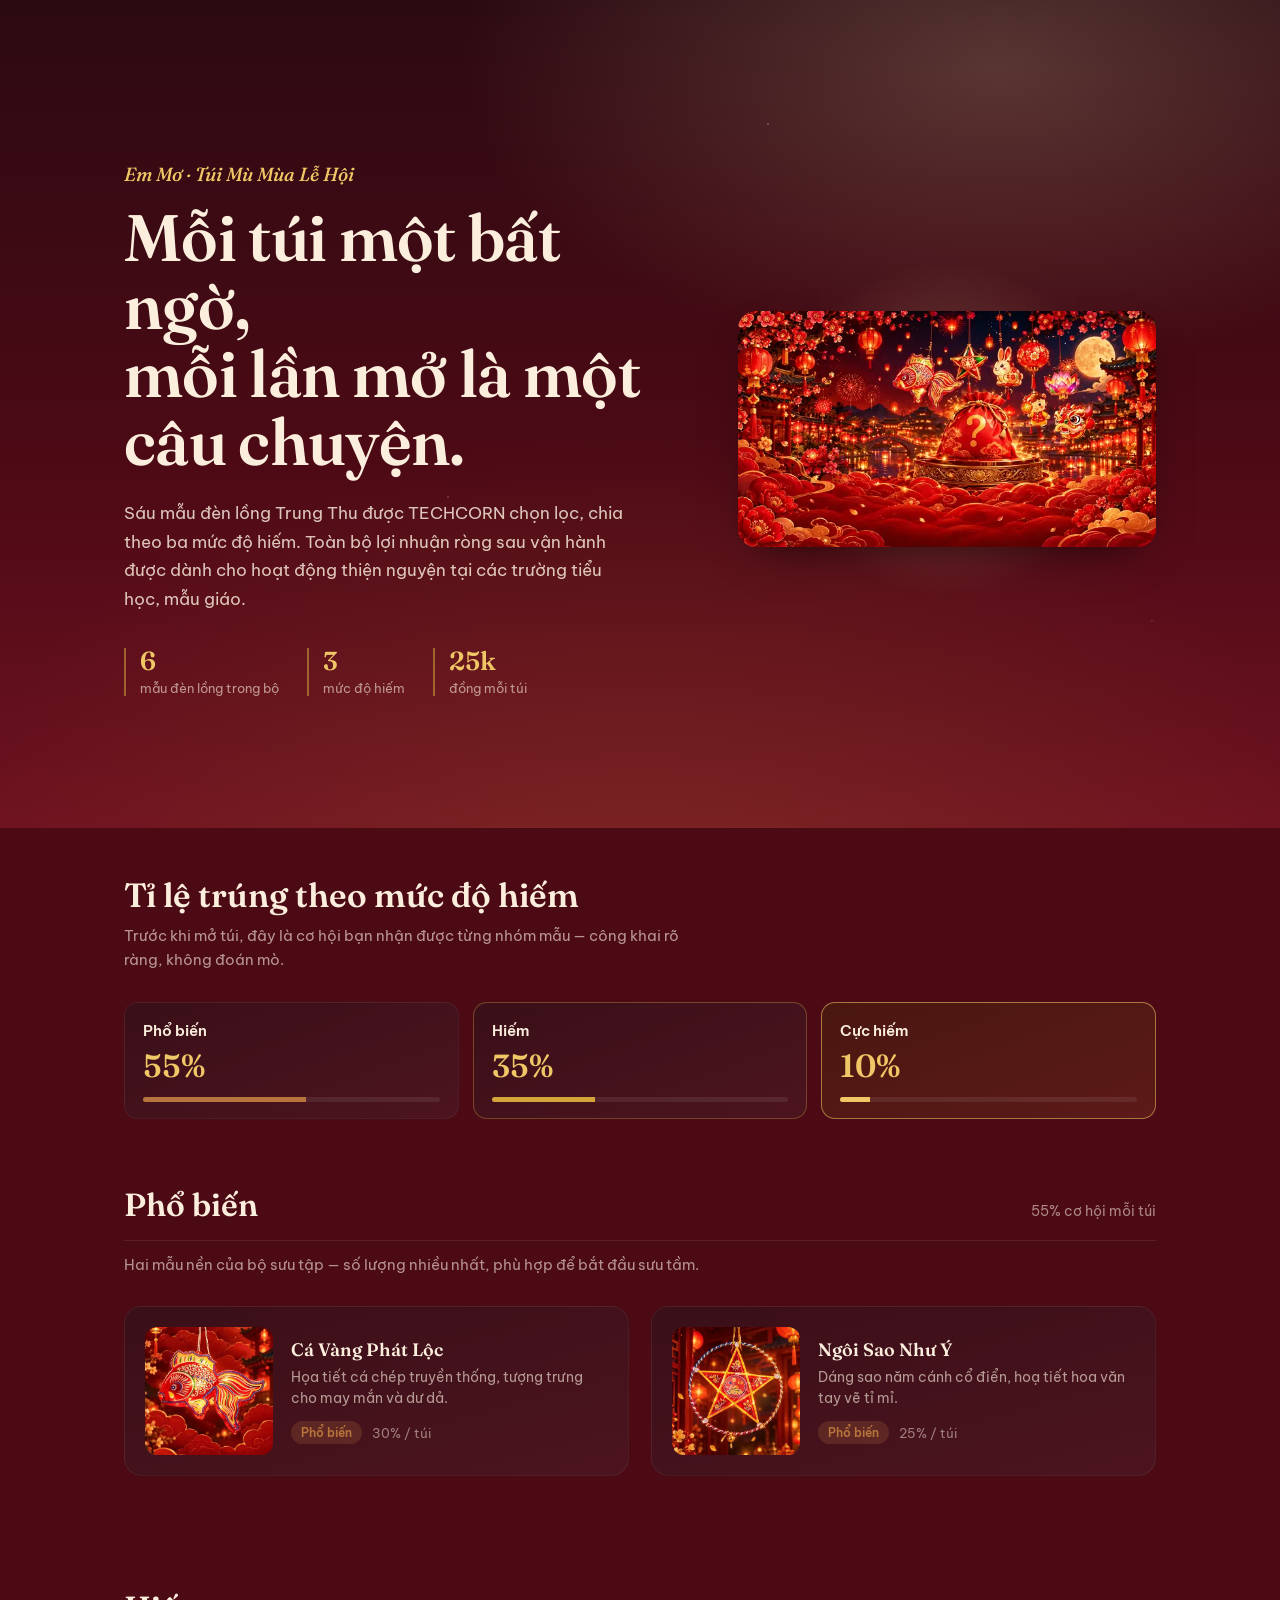
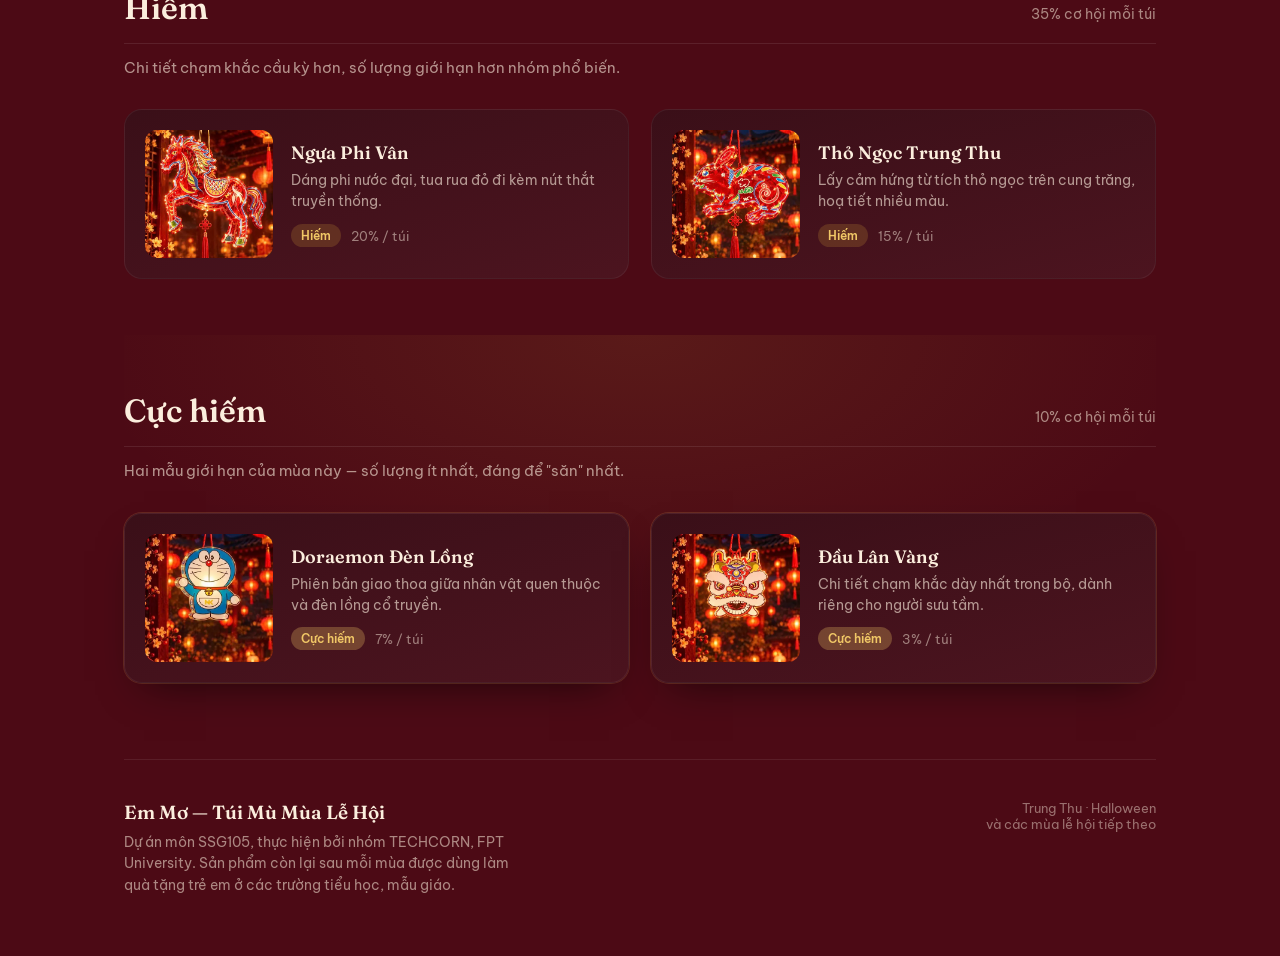
==== tui-mu-rarity.html @ a6c201e9 "Initial commit: push all project files" ====
<!DOCTYPE html>
<html lang="vi">
<head>
<meta charset="UTF-8">
<meta name="viewport" content="width=device-width, initial-scale=1.0">
<title>Túi Mù Mùa Lễ Hội — Em Mơ</title>
<link rel="preconnect" href="https://fonts.googleapis.com">
<link rel="preconnect" href="https://fonts.gstatic.com" crossorigin>
<link href="https://fonts.googleapis.com/css2?family=Fraunces:ital,opsz,wght@0,9..144,400;0,9..144,600;0,9..144,700;1,9..144,500&family=Be+Vietnam+Pro:wght@400;500;600;700&display=swap" rel="stylesheet">
<style>
  :root{
    --ink:#2a0c11;
    --paper:#fbeedd;
    --paper-dim:#efd9bd;
    --lantern-red:#7a1224;
    --lantern-red-deep:#4c0a15;
    --gold:#d4a63a;
    --gold-bright:#f0c766;
    --copper:#b8743d;
    --moon:#f7e2b0;
    --card-bg:#3a0f18;
    --card-bg-2:#4c141f;
    --shadow-soft: 0 18px 40px -20px rgba(0,0,0,0.65);
  }
  :root:not([data-theme="light"]){
    /* default stays on-brand dark lantern theme */
  }
  :root[data-theme="dark"]{
    --card-bg:#2c0c13;
    --card-bg-2:#3a0f18;
    --lantern-red-deep:#3a0810;
  }
  @media (prefers-color-scheme: dark){
    :root:not([data-theme="light"]){
      --card-bg:#2c0c13;
      --card-bg-2:#3a0f18;
      --lantern-red-deep:#3a0810;
    }
  }

  *{box-sizing:border-box;}
  html{scroll-behavior:smooth;}
  body{
    margin:0;
    background: var(--lantern-red-deep);
    color: var(--paper);
    font-family:'Be Vietnam Pro', -apple-system, sans-serif;
    -webkit-font-smoothing:antialiased;
    overflow-x:hidden;
  }
  img{max-width:100%; display:block;}

  .wrap{max-width:1080px; margin:0 auto; padding:0 24px;}

  /* ---------- HERO ---------- */
  .hero{
    position:relative;
    min-height:92vh;
    display:flex;
    align-items:center;
    background:
      radial-gradient(ellipse 900px 500px at 78% 8%, rgba(247,226,176,0.20), transparent 60%),
      radial-gradient(ellipse 1200px 800px at 50% 110%, rgba(212,166,58,0.14), transparent 60%),
      linear-gradient(180deg, #2c0a12 0%, #4c0a15 55%, #6e1120 100%);
    overflow:hidden;
    padding: 100px 0 70px;
  }
  .hero::before{
    content:"";
    position:absolute; inset:0;
    background-image: radial-gradient(1.5px 1.5px at 20% 30%, rgba(255,235,190,0.5), transparent),
                       radial-gradient(1.5px 1.5px at 60% 15%, rgba(255,235,190,0.4), transparent),
                       radial-gradient(1px 1px at 80% 45%, rgba(255,235,190,0.35), transparent),
                       radial-gradient(1.5px 1.5px at 35% 60%, rgba(255,235,190,0.3), transparent),
                       radial-gradient(1px 1px at 90% 75%, rgba(255,235,190,0.3), transparent);
    pointer-events:none;
  }
  .hero-grid{
    position:relative;
    display:grid;
    grid-template-columns: 1.15fr 0.85fr;
    gap: 48px;
    align-items:center;
    width:100%;
  }
  .hero-eyebrow{
    font-family:'Fraunces', serif;
    font-style:italic;
    font-weight:500;
    font-size:19px;
    color: var(--gold-bright);
    margin: 0 0 18px;
  }
  .hero h1{
    font-family:'Fraunces', serif;
    font-weight:600;
    font-size: clamp(2.4rem, 5.4vw, 4.1rem);
    line-height:1.04;
    margin:0 0 22px;
    color: var(--paper);
    letter-spacing:-0.01em;
  }
  .hero p.lede{
    font-size:17px;
    line-height:1.7;
    max-width:46ch;
    color: rgba(251,238,221,0.82);
    margin:0 0 34px;
  }
  .hero-stats{
    display:flex;
    gap:28px;
    flex-wrap:wrap;
  }
  .hero-stat{border-left:2px solid rgba(212,166,58,0.55); padding-left:14px;}
  .hero-stat .n{font-family:'Fraunces', serif; font-size:26px; color:var(--gold-bright); font-weight:600; line-height:1;}
  .hero-stat .l{font-size:12.5px; color:rgba(251,238,221,0.6); margin-top:6px;}

  .hero-art{
    position:relative;
    display:flex; justify-content:center; align-items:center;
  }
  .hero-art .glow{
    position:absolute;
    width:340px; height:340px;
    border-radius:50%;
    background: radial-gradient(circle, rgba(247,226,176,0.28) 0%, rgba(247,226,176,0) 70%);
  }
  .hero-art img{
    position:relative;
    width:100%;
    max-width:420px;
    border-radius:18px;
    box-shadow: var(--shadow-soft);
  }

  /* ---------- RARITY LEGEND ---------- */
  .legend{
    padding: 46px 0 10px;
  }
  .legend-title{
    font-family:'Fraunces', serif;
    font-weight:600;
    font-size: clamp(1.5rem, 3vw, 2.1rem);
    margin:0 0 8px;
  }
  .legend-sub{
    color: rgba(251,238,221,0.62);
    font-size:15px;
    max-width:56ch;
    margin:0 0 30px;
    line-height:1.6;
  }
  .legend-chips{
    display:grid;
    grid-template-columns: repeat(3, 1fr);
    gap:14px;
  }
  .chip{
    border-radius:14px;
    padding:18px 18px 16px;
    background: linear-gradient(160deg, var(--card-bg), var(--card-bg-2));
    border:1px solid rgba(255,255,255,0.06);
  }
  .chip .tier{font-size:14.5px; font-weight:600; color:var(--paper);}
  .chip .pct{font-family:'Fraunces', serif; font-size:32px; font-weight:600; color:var(--gold-bright); margin-top:6px;}
  .chip.rare{border-color:rgba(212,166,58,0.35);}
  .chip.epic{border-color:rgba(240,199,102,0.55); background: linear-gradient(160deg, #4a1710, #5c1a18);}
  .chip-bar{height:5px; border-radius:4px; margin-top:12px; overflow:hidden; background:rgba(255,255,255,0.08);}
  .chip-bar i{display:block; height:100%; background:var(--copper);}
  .chip.rare .chip-bar i{background:var(--gold);}
  .chip.epic .chip-bar i{background:var(--gold-bright);}

  /* ---------- SECTIONS ---------- */
  section.tier{padding: 56px 0;}
  .tier-head{
    display:flex;
    align-items:baseline;
    justify-content:space-between;
    gap:16px;
    border-bottom:1px solid rgba(255,255,255,0.09);
    padding-bottom:16px;
    margin-bottom:30px;
    flex-wrap:wrap;
  }
  .tier-head h2{
    font-family:'Fraunces', serif;
    font-weight:600;
    font-size: clamp(1.5rem, 3vw, 2rem);
    margin:0;
  }
  .tier-head .odds{
    font-size:14px;
    color: rgba(251,238,221,0.55);
  }
  .tier-note{
    color: rgba(251,238,221,0.6);
    font-size:14.5px;
    margin: -18px 0 30px;
    max-width:60ch;
    line-height:1.6;
  }

  .card-grid{
    display:grid;
    grid-template-columns: repeat(2, 1fr);
    gap:22px;
  }
  .card{
    background: linear-gradient(165deg, var(--card-bg), var(--card-bg-2));
    border-radius:18px;
    padding:20px;
    display:grid;
    grid-template-columns: 128px 1fr;
    gap:18px;
    border:1px solid rgba(255,255,255,0.06);
    transition: border-color .25s ease, transform .25s ease;
  }
  .card:hover{ transform: translateY(-3px); border-color: rgba(212,166,58,0.4); }
  .card .thumb{
    width:128px; height:128px;
    border-radius:12px;
    overflow:hidden;
    background: rgba(0,0,0,0.25);
  }
  .card .thumb img{width:100%; height:100%; object-fit:cover;}
  .card .body{display:flex; flex-direction:column; justify-content:center;}
  .card .name{
    font-family:'Fraunces', serif;
    font-weight:600;
    font-size:18px;
    margin:0 0 6px;
    color: var(--paper);
  }
  .card .flavor{
    font-size:13.5px;
    line-height:1.55;
    color: rgba(251,238,221,0.62);
    margin:0 0 12px;
  }
  .card .foot{display:flex; align-items:center; gap:10px;}
  .card .pill{
    font-size:12px;
    padding:4px 10px;
    border-radius:999px;
    background: rgba(184,115,61,0.22);
    color: var(--copper);
    font-weight:600;
  }
  .tier-rare .pill{background: rgba(212,166,58,0.2); color: var(--gold-bright);}
  .tier-epic .pill{background: rgba(240,199,102,0.28); color: var(--gold-bright);}
  .card .rate{font-size:13px; color: rgba(251,238,221,0.5);}

  section.tier.tier-epic{
    background: radial-gradient(ellipse 800px 400px at 50% 0%, rgba(212,166,58,0.10), transparent 70%);
  }
  .tier-epic .card{box-shadow: 0 0 0 1px rgba(240,199,102,0.15), var(--shadow-soft);}
  .tier-epic .card:hover{border-color: rgba(240,199,102,0.7);}

  /* ---------- FOOTER ---------- */
  footer{
    border-top:1px solid rgba(255,255,255,0.08);
    padding: 40px 0 60px;
    margin-top:20px;
  }
  footer .foot-grid{
    display:flex;
    justify-content:space-between;
    gap:24px;
    flex-wrap:wrap;
    align-items:flex-start;
  }
  footer h3{
    font-family:'Fraunces', serif;
    font-size:19px;
    margin:0 0 8px;
    font-weight:600;
  }
  footer p{
    font-size:13.5px;
    color: rgba(251,238,221,0.55);
    max-width:44ch;
    line-height:1.6;
    margin:0;
  }
  footer .team{font-size:13px; color: rgba(251,238,221,0.45); text-align:right;}

  @media (max-width: 860px){
    .hero-grid{grid-template-columns:1fr; text-align:left;}
    .hero-art{order:-1; margin-bottom:8px;}
    .hero-art img{max-width:280px;}
    .legend-chips{grid-template-columns:1fr;}
    .card-grid{grid-template-columns:1fr;}
    .card{grid-template-columns:96px 1fr;}
    .card .thumb{width:96px; height:96px;}
    footer .foot-grid{flex-direction:column;}
    footer .team{text-align:left;}
  }

  @media (prefers-reduced-motion: reduce){
    .card{transition:none;}
  }
</style>
</head>
<body>

<section class="hero">
  <div class="wrap hero-grid">
    <div>
      <p class="hero-eyebrow">Em Mơ · Túi Mù Mùa Lễ Hội</p>
      <h1>Mỗi túi một bất ngờ,<br>mỗi lần mở là một câu chuyện.</h1>
      <p class="lede">Sáu mẫu đèn lồng Trung Thu được TECHCORN chọn lọc, chia theo ba mức độ hiếm. Toàn bộ lợi nhuận ròng sau vận hành được dành cho hoạt động thiện nguyện tại các trường tiểu học, mẫu giáo.</p>
      <div class="hero-stats">
        <div class="hero-stat"><div class="n">6</div><div class="l">mẫu đèn lồng trong bộ</div></div>
        <div class="hero-stat"><div class="n">3</div><div class="l">mức độ hiếm</div></div>
        <div class="hero-stat"><div class="n">25k</div><div class="l">đồng mỗi túi</div></div>
      </div>
    </div>
    <div class="hero-art">
      <div class="glow"></div>
      <img src="[data-uri]" alt="Túi mù Em Mơ">
    </div>
  </div>
</section>

<div class="wrap">

  <section class="legend">
    <h2 class="legend-title">Tỉ lệ trúng theo mức độ hiếm</h2>
    <p class="legend-sub">Trước khi mở túi, đây là cơ hội bạn nhận được từng nhóm mẫu — công khai rõ ràng, không đoán mò.</p>
    <div class="legend-chips">
      <div class="chip">
        <div class="tier">Phổ biến</div>
        <div class="pct">55%</div>
        <div class="chip-bar"><i style="width:55%"></i></div>
      </div>
      <div class="chip rare">
        <div class="tier">Hiếm</div>
        <div class="pct">35%</div>
        <div class="chip-bar"><i style="width:35%"></i></div>
      </div>
      <div class="chip epic">
        <div class="tier">Cực hiếm</div>
        <div class="pct">10%</div>
        <div class="chip-bar"><i style="width:10%"></i></div>
      </div>
    </div>
  </section>

  <section class="tier tier-common" id="pho-bien">
    <div class="tier-head">
      <h2>Phổ biến</h2>
      <span class="odds">55% cơ hội mỗi túi</span>
    </div>
    <p class="tier-note">Hai mẫu nền của bộ sưu tập — số lượng nhiều nhất, phù hợp để bắt đầu sưu tầm.</p>
    <div class="card-grid">
      <div class="card">
        <div class="thumb"><img src="[data-uri]" alt="Đèn lồng cá vàng"></div>
        <div class="body">
          <p class="name">Cá Vàng Phát Lộc</p>
          <p class="flavor">Họa tiết cá chép truyền thống, tượng trưng cho may mắn và dư dả.</p>
          <div class="foot"><span class="pill">Phổ biến</span><span class="rate">30% / túi</span></div>
        </div>
      </div>
      <div class="card">
        <div class="thumb"><img src="[data-uri]" alt="Đèn lồng ngôi sao"></div>
        <div class="body">
          <p class="name">Ngôi Sao Như Ý</p>
          <p class="flavor">Dáng sao năm cánh cổ điển, hoạ tiết hoa văn tay vẽ tỉ mỉ.</p>
          <div class="foot"><span class="pill">Phổ biến</span><span class="rate">25% / túi</span></div>
        </div>
      </div>
    </div>
  </section>

  <section class="tier tier-rare" id="hiem">
    <div class="tier-head">
      <h2>Hiếm</h2>
      <span class="odds">35% cơ hội mỗi túi</span>
    </div>
    <p class="tier-note">Chi tiết chạm khắc cầu kỳ hơn, số lượng giới hạn hơn nhóm phổ biến.</p>
    <div class="card-grid">
      <div class="card">
        <div class="thumb"><img src="[data-uri]" alt="Đèn lồng ngựa"></div>
        <div class="body">
          <p class="name">Ngựa Phi Vân</p>
          <p class="flavor">Dáng phi nước đại, tua rua đỏ đi kèm nút thắt truyền thống.</p>
          <div class="foot"><span class="pill">Hiếm</span><span class="rate">20% / túi</span></div>
        </div>
      </div>
      <div class="card">
        <div class="thumb"><img src="[data-uri]" alt="Đèn lồng thỏ ngọc"></div>
        <div class="body">
          <p class="name">Thỏ Ngọc Trung Thu</p>
          <p class="flavor">Lấy cảm hứng từ tích thỏ ngọc trên cung trăng, hoạ tiết nhiều màu.</p>
          <div class="foot"><span class="pill">Hiếm</span><span class="rate">15% / túi</span></div>
        </div>
      </div>
    </div>
  </section>

  <section class="tier tier-epic" id="cuc-hiem">
    <div class="tier-head">
      <h2>Cực hiếm</h2>
      <span class="odds">10% cơ hội mỗi túi</span>
    </div>
    <p class="tier-note">Hai mẫu giới hạn của mùa này — số lượng ít nhất, đáng để "săn" nhất.</p>
    <div class="card-grid">
      <div class="card">
        <div class="thumb"><img src="[data-uri]" alt="Đèn lồng Doraemon"></div>
        <div class="body">
          <p class="name">Doraemon Đèn Lồng</p>
          <p class="flavor">Phiên bản giao thoa giữa nhân vật quen thuộc và đèn lồng cổ truyền.</p>
          <div class="foot"><span class="pill">Cực hiếm</span><span class="rate">7% / túi</span></div>
        </div>
      </div>
      <div class="card">
        <div class="thumb"><img src="[data-uri]" alt="Đèn lồng đầu lân"></div>
        <div class="body">
          <p class="name">Đầu Lân Vàng</p>
          <p class="flavor">Chi tiết chạm khắc dày nhất trong bộ, dành riêng cho người sưu tầm.</p>
          <div class="foot"><span class="pill">Cực hiếm</span><span class="rate">3% / túi</span></div>
        </div>
      </div>
    </div>
  </section>

  <footer>
    <div class="foot-grid">
      <div>
        <h3>Em Mơ — Túi Mù Mùa Lễ Hội</h3>
        <p>Dự án môn SSG105, thực hiện bởi nhóm TECHCORN, FPT University. Sản phẩm còn lại sau mỗi mùa được dùng làm quà tặng trẻ em ở các trường tiểu học, mẫu giáo.</p>
      </div>
      <div class="team">Trung Thu · Halloween<br>và các mùa lễ hội tiếp theo</div>
    </div>
  </footer>

</div>

</body>
</html>
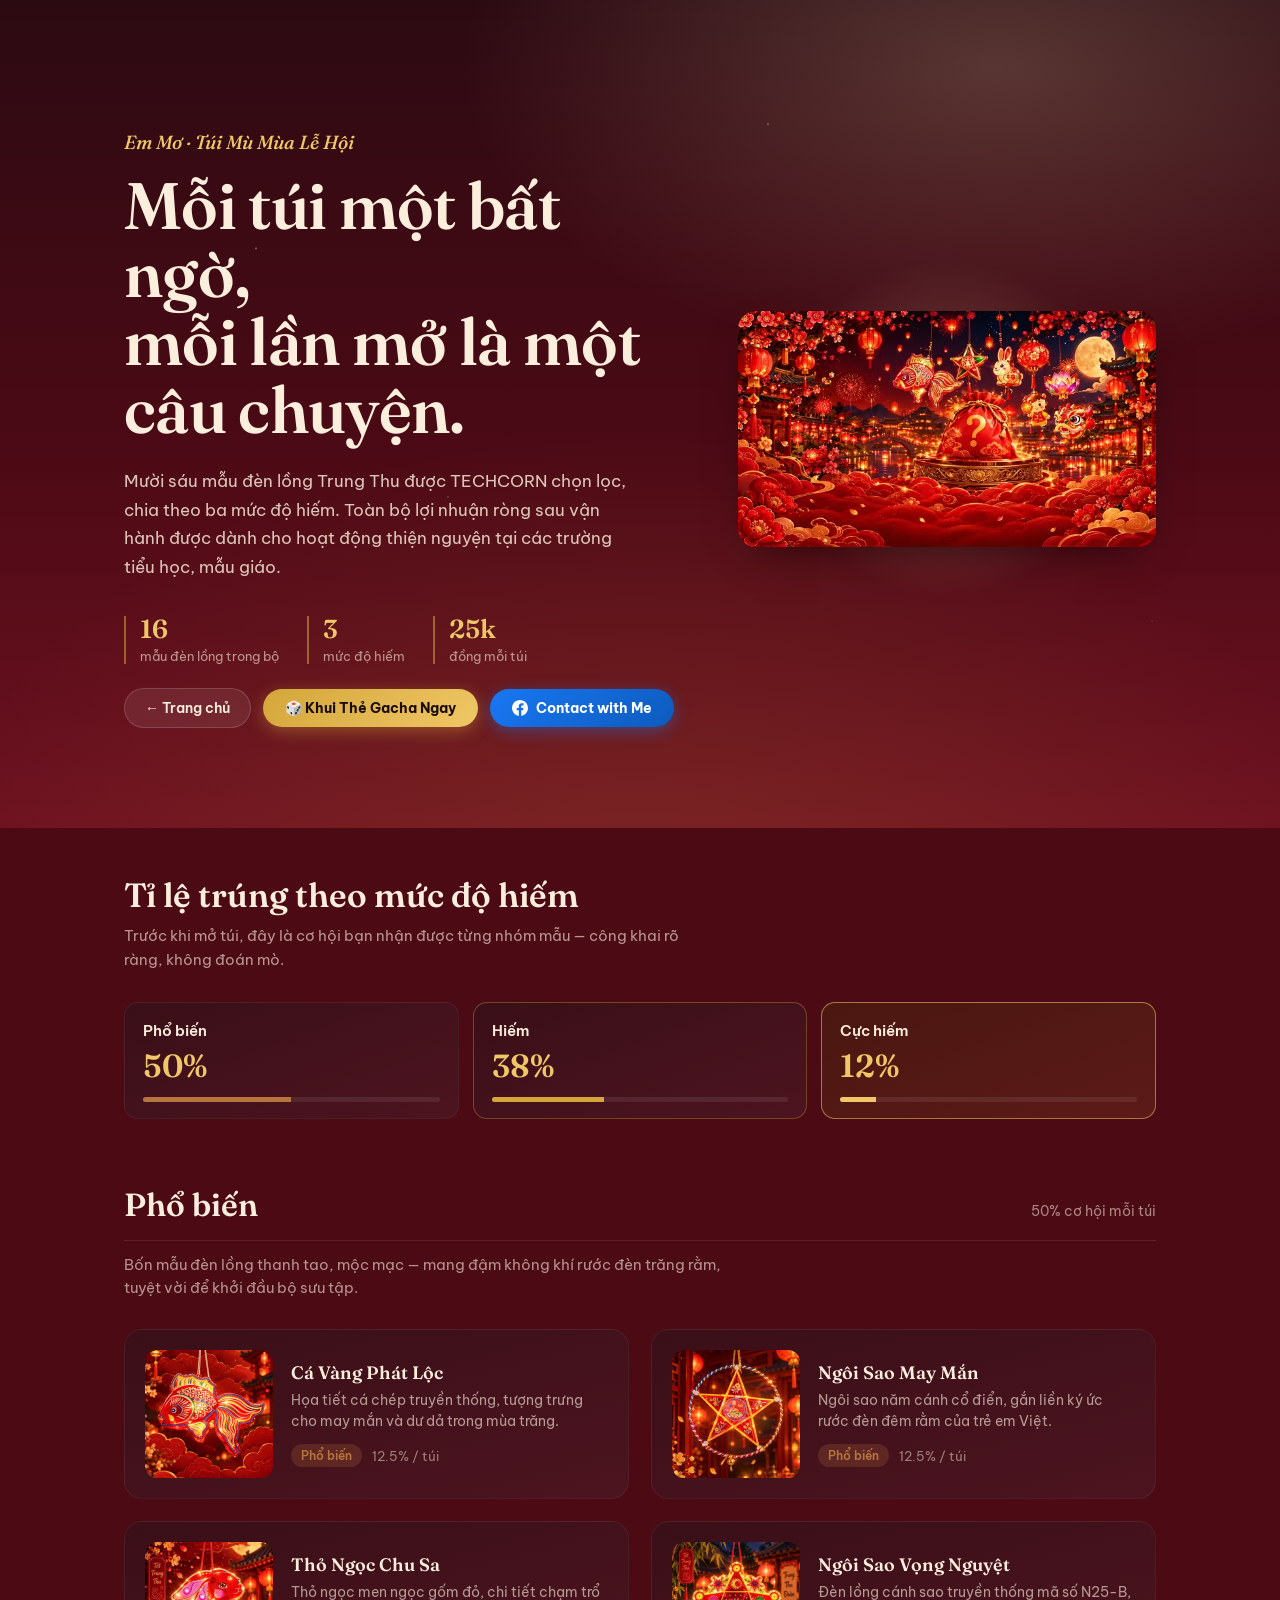
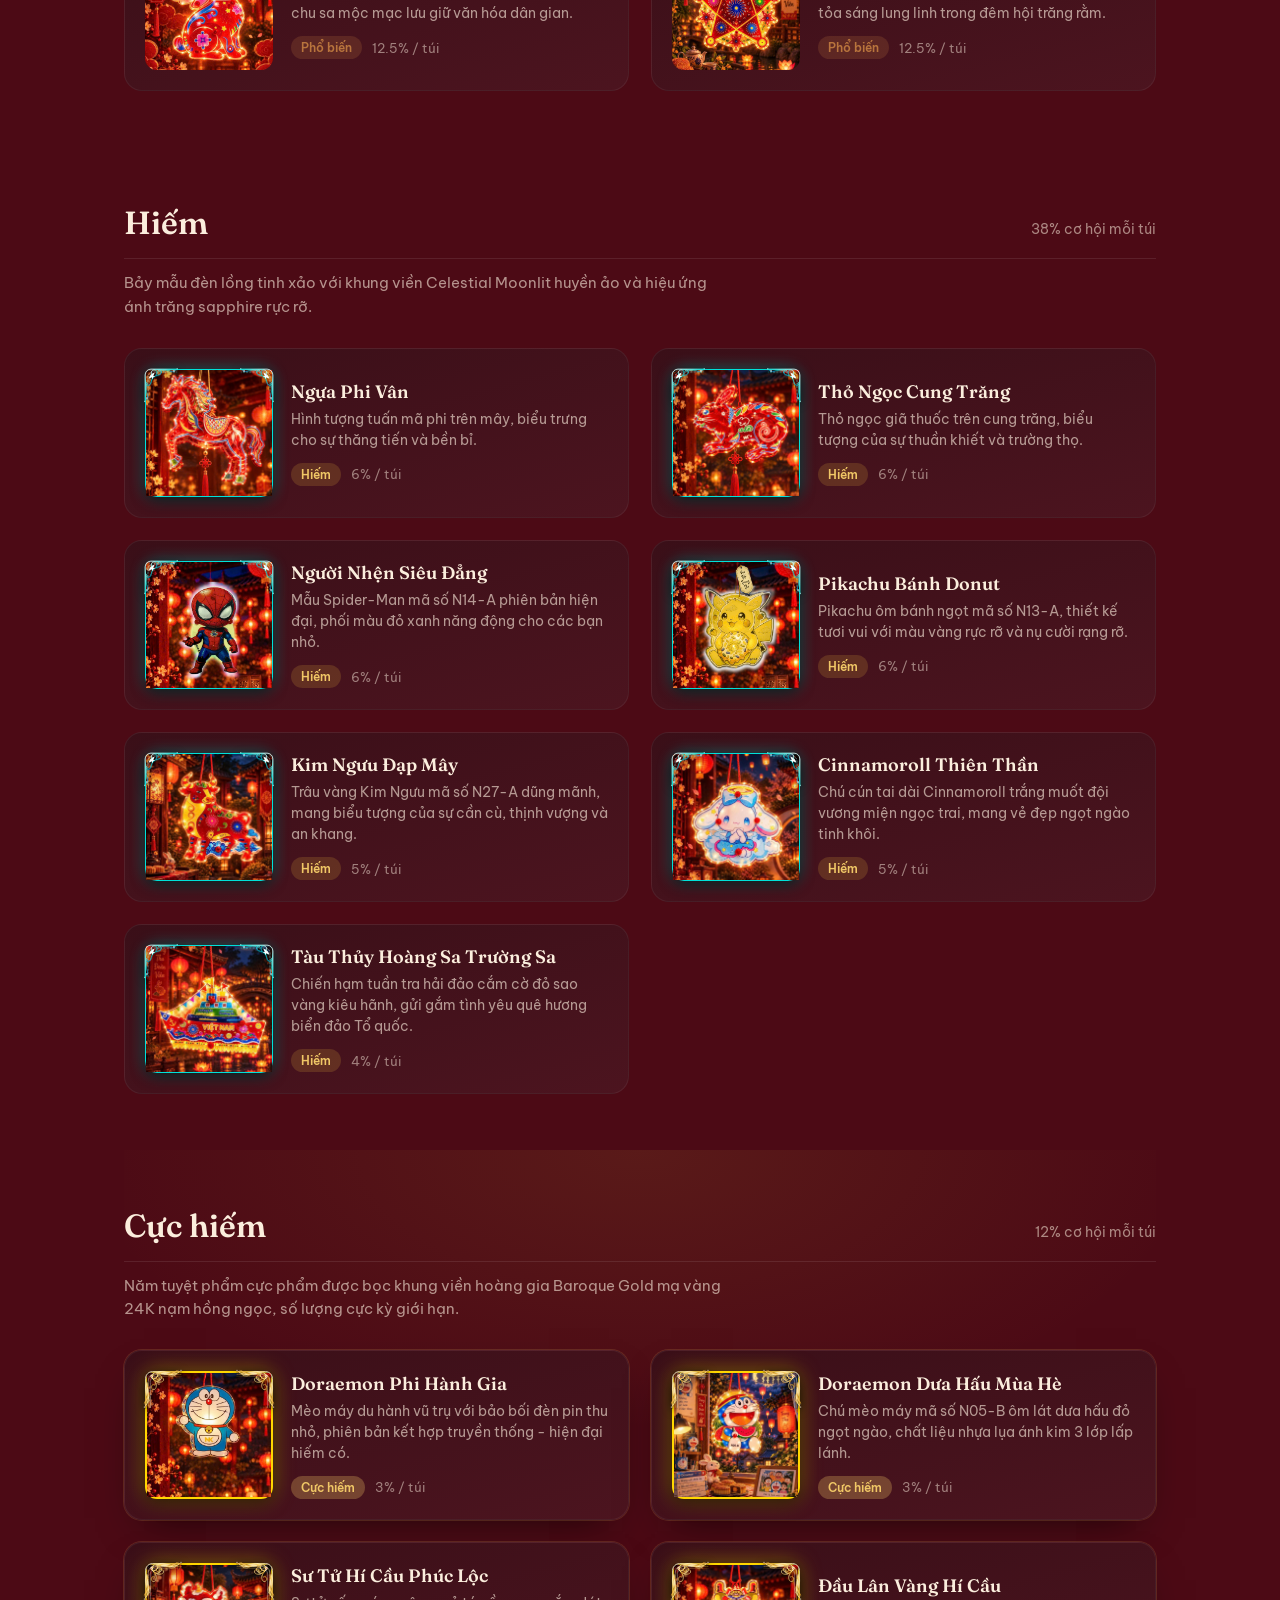
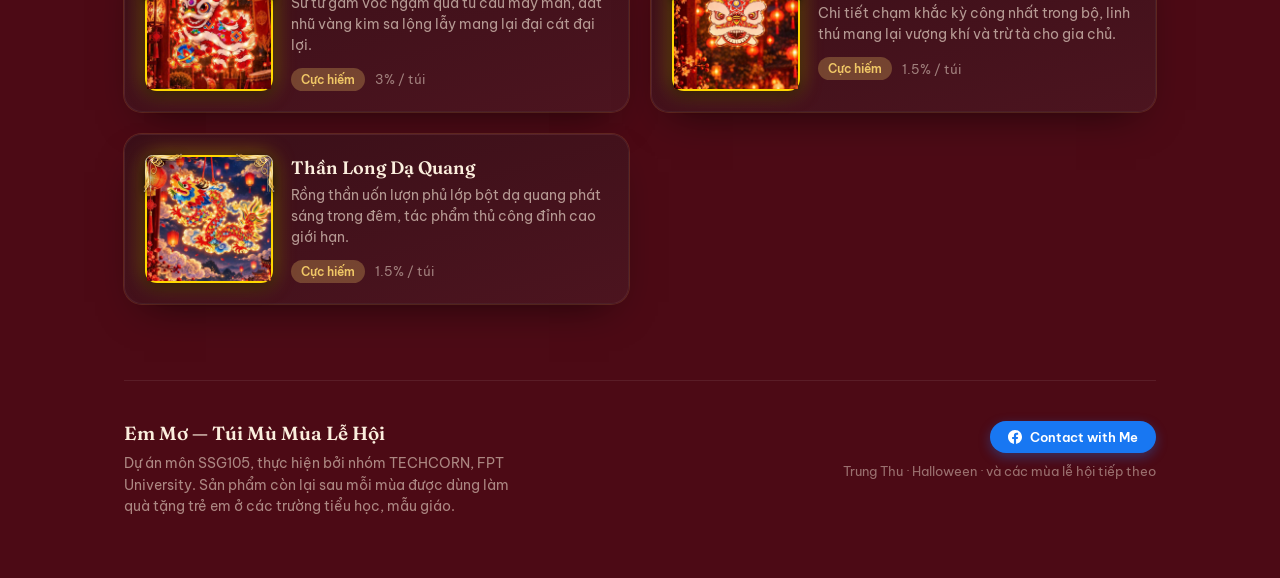
==== commit 58339f11: "feat: cap nhat giao dien, am thanh, hieu ung rarity va tai nguyen asset moi" ====
--- a/tui-mu-rarity.html
+++ b/tui-mu-rarity.html
@@ -257,6 +257,71 @@
   .tier-epic .card{box-shadow: 0 0 0 1px rgba(240,199,102,0.15), var(--shadow-soft);}
   .tier-epic .card:hover{border-color: rgba(240,199,102,0.7);}
 
+  /* Royal Ornate Frame for Epic & Rare in Rarity Gallery */
+  .tier-epic .card .thumb {
+    position: relative;
+    border: 2px solid #ffd700;
+    box-shadow: 0 4px 16px rgba(0, 0, 0, 0.7), 0 0 20px rgba(255, 215, 0, 0.5);
+    overflow: visible;
+  }
+  .tier-epic .card .thumb::before,
+  .tier-epic .card .thumb::after {
+    content: '';
+    position: absolute;
+    width: 40px;
+    height: 40px;
+    background-image: url('asset/royal-baroque-corner.svg');
+    background-size: contain;
+    background-repeat: no-repeat;
+    pointer-events: none;
+    z-index: 5;
+    filter: drop-shadow(0 2px 4px rgba(0,0,0,0.8));
+  }
+  .tier-epic .card .thumb::before {
+    top: -4px;
+    left: -4px;
+  }
+  .tier-epic .card .thumb::after {
+    top: -4px;
+    right: -4px;
+    transform: scaleX(-1);
+  }
+  .tier-epic .card:hover .thumb {
+    box-shadow: 0 6px 25px rgba(0, 0, 0, 0.8), 0 0 35px rgba(255, 215, 0, 0.8);
+  }
+
+  .tier-rare .card .thumb {
+    position: relative;
+    border: 1.8px solid #00e1d9;
+    box-shadow: 0 4px 14px rgba(0, 0, 0, 0.7), 0 0 16px rgba(0, 225, 217, 0.45);
+    overflow: visible;
+  }
+  .tier-rare .card .thumb::before,
+  .tier-rare .card .thumb::after {
+    content: '';
+    position: absolute;
+    width: 36px;
+    height: 36px;
+    background-image: url('asset/rare-moonlit-corner.svg');
+    background-size: contain;
+    background-repeat: no-repeat;
+    pointer-events: none;
+    z-index: 5;
+    filter: drop-shadow(0 2px 4px rgba(0,0,0,0.8));
+  }
+  .tier-rare .card .thumb::before {
+    top: -3px;
+    left: -3px;
+  }
+  .tier-rare .card .thumb::after {
+    top: -3px;
+    right: -3px;
+    transform: scaleX(-1);
+  }
+  .tier-rare .card:hover .thumb {
+    box-shadow: 0 6px 22px rgba(0, 0, 0, 0.8), 0 0 28px rgba(0, 225, 217, 0.7);
+  }
+
   /* ---------- FOOTER ---------- */
   footer{
     border-top:1px solid rgba(255,255,255,0.08);
@@ -309,11 +374,19 @@
     <div>
       <p class="hero-eyebrow">Em Mơ · Túi Mù Mùa Lễ Hội</p>
       <h1>Mỗi túi một bất ngờ,<br>mỗi lần mở là một câu chuyện.</h1>
-      <p class="lede">Sáu mẫu đèn lồng Trung Thu được TECHCORN chọn lọc, chia theo ba mức độ hiếm. Toàn bộ lợi nhuận ròng sau vận hành được dành cho hoạt động thiện nguyện tại các trường tiểu học, mẫu giáo.</p>
+      <p class="lede">Mười sáu mẫu đèn lồng Trung Thu được TECHCORN chọn lọc, chia theo ba mức độ hiếm. Toàn bộ lợi nhuận ròng sau vận hành được dành cho hoạt động thiện nguyện tại các trường tiểu học, mẫu giáo.</p>
       <div class="hero-stats">
-        <div class="hero-stat"><div class="n">6</div><div class="l">mẫu đèn lồng trong bộ</div></div>
+        <div class="hero-stat"><div class="n">16</div><div class="l">mẫu đèn lồng trong bộ</div></div>
         <div class="hero-stat"><div class="n">3</div><div class="l">mức độ hiếm</div></div>
         <div class="hero-stat"><div class="n">25k</div><div class="l">đồng mỗi túi</div></div>
+      </div>
+      <div style="margin-top:24px; display:flex; gap:12px; flex-wrap:wrap; align-items:center;">
+        <a href="index.html" style="display:inline-flex; align-items:center; gap:8px; padding:10px 20px; background:rgba(255,255,255,0.08); border:1px solid rgba(255,255,255,0.15); color:var(--paper); border-radius:999px; text-decoration:none; font-size:14px; font-weight:600; transition:all .2s ease;">← Trang chủ</a>
+        <a href="index.html#gacha" style="display:inline-flex; align-items:center; gap:8px; padding:10px 22px; background:linear-gradient(135deg, var(--gold), var(--gold-bright)); color:#1a0c0a; border-radius:999px; text-decoration:none; font-size:14px; font-weight:700; box-shadow:0 4px 16px rgba(212,166,58,0.4); transition:all .2s ease;">🎲 Khui Thẻ Gacha Ngay</a>
+        <a href="https://www.facebook.com/share/1c75xEN3fK/?mibextid=wwXIfr" target="_blank" rel="noopener noreferrer" style="display:inline-flex; align-items:center; gap:8px; padding:10px 22px; background:linear-gradient(135deg, #1877f2 0%, #0d5bbd 100%); color:#ffffff; border-radius:999px; text-decoration:none; font-size:14px; font-weight:700; box-shadow:0 4px 16px rgba(24,119,242,0.4); transition:all .2s ease;">
+          <svg width="16" height="16" viewBox="0 0 24 24" fill="#ffffff"><path d="M24 12.073c0-6.627-5.373-12-12-12s-12 5.373-12 12c0 5.99 4.388 10.954 10.125 11.854v-8.385H7.078v-3.47h3.047V9.43c0-3.007 1.792-4.669 4.533-4.669 1.312 0 2.686.235 2.686.235v2.953H15.83c-1.491 0-1.956.925-1.956 1.874v2.25h3.328l-.532 3.47h-2.796v8.385C19.612 23.027 24 18.062 24 12.073z"/></svg>
+          <span>Contact with Me</span>
+        </a>
       </div>
     </div>
     <div class="hero-art">
@@ -331,18 +404,18 @@
     <div class="legend-chips">
       <div class="chip">
         <div class="tier">Phổ biến</div>
-        <div class="pct">55%</div>
-        <div class="chip-bar"><i style="width:55%"></i></div>
+        <div class="pct">50%</div>
+        <div class="chip-bar"><i style="width:50%"></i></div>
       </div>
       <div class="chip rare">
         <div class="tier">Hiếm</div>
-        <div class="pct">35%</div>
-        <div class="chip-bar"><i style="width:35%"></i></div>
+        <div class="pct">38%</div>
+        <div class="chip-bar"><i style="width:38%"></i></div>
       </div>
       <div class="chip epic">
         <div class="tier">Cực hiếm</div>
-        <div class="pct">10%</div>
-        <div class="chip-bar"><i style="width:10%"></i></div>
+        <div class="pct">12%</div>
+        <div class="chip-bar"><i style="width:12%"></i></div>
       </div>
     </div>
   </section>
@@ -350,24 +423,40 @@
   <section class="tier tier-common" id="pho-bien">
     <div class="tier-head">
       <h2>Phổ biến</h2>
-      <span class="odds">55% cơ hội mỗi túi</span>
-    </div>
-    <p class="tier-note">Hai mẫu nền của bộ sưu tập — số lượng nhiều nhất, phù hợp để bắt đầu sưu tầm.</p>
+      <span class="odds">50% cơ hội mỗi túi</span>
+    </div>
+    <p class="tier-note">Bốn mẫu đèn lồng thanh tao, mộc mạc — mang đậm không khí rước đèn trăng rằm, tuyệt vời để khởi đầu bộ sưu tập.</p>
     <div class="card-grid">
       <div class="card">
-        <div class="thumb"><img src="[data-uri]" alt="Đèn lồng cá vàng"></div>
+        <div class="thumb"><img src="asset/1789605343299_5176141762490889310_g5432164341293928425_505dd91408fd4b1bb78b769743f4d77e.jpg" alt="Cá Vàng Phát Lộc" loading="lazy"></div>
         <div class="body">
           <p class="name">Cá Vàng Phát Lộc</p>
-          <p class="flavor">Họa tiết cá chép truyền thống, tượng trưng cho may mắn và dư dả.</p>
-          <div class="foot"><span class="pill">Phổ biến</span><span class="rate">30% / túi</span></div>
-        </div>
-      </div>
-      <div class="card">
-        <div class="thumb"><img src="[data-uri]" alt="Đèn lồng ngôi sao"></div>
-        <div class="body">
-          <p class="name">Ngôi Sao Như Ý</p>
-          <p class="flavor">Dáng sao năm cánh cổ điển, hoạ tiết hoa văn tay vẽ tỉ mỉ.</p>
-          <div class="foot"><span class="pill">Phổ biến</span><span class="rate">25% / túi</span></div>
+          <p class="flavor">Họa tiết cá chép truyền thống, tượng trưng cho may mắn và dư dả trong mùa trăng.</p>
+          <div class="foot"><span class="pill">Phổ biến</span><span class="rate">12.5% / túi</span></div>
+        </div>
+      </div>
+      <div class="card">
+        <div class="thumb"><img src="asset/1789605343329_5176141762490889310_g5432164341293928425_83d51e05fb20d709ec7b41115a848c3c.jpg" alt="Ngôi Sao May Mắn" loading="lazy"></div>
+        <div class="body">
+          <p class="name">Ngôi Sao May Mắn</p>
+          <p class="flavor">Ngôi sao năm cánh cổ điển, gắn liền ký ức rước đèn đêm rằm của trẻ em Việt.</p>
+          <div class="foot"><span class="pill">Phổ biến</span><span class="rate">12.5% / túi</span></div>
+        </div>
+      </div>
+      <div class="card">
+        <div class="thumb"><img src="asset/1789876638579_401249900163133978_401249900163133978_b7d5fdcb437d8e1fc089ca7da4f676e7.jpg" alt="Thỏ Ngọc Chu Sa" loading="lazy"></div>
+        <div class="body">
+          <p class="name">Thỏ Ngọc Chu Sa</p>
+          <p class="flavor">Thỏ ngọc men ngọc gốm đỏ, chi tiết chạm trổ chu sa mộc mạc lưu giữ văn hóa dân gian.</p>
+          <div class="foot"><span class="pill">Phổ biến</span><span class="rate">12.5% / túi</span></div>
+        </div>
+      </div>
+      <div class="card">
+        <div class="thumb"><img src="asset/1789876710904_401249900163133978_401249900163133978_9b0811a8b23ecde06df09ca2298674bc.jpg" alt="Ngôi Sao Vọng Nguyệt" loading="lazy"></div>
+        <div class="body">
+          <p class="name">Ngôi Sao Vọng Nguyệt</p>
+          <p class="flavor">Đèn lồng cánh sao truyền thống mã số N25-B, tỏa sáng lung linh trong đêm hội trăng rằm.</p>
+          <div class="foot"><span class="pill">Phổ biến</span><span class="rate">12.5% / túi</span></div>
         </div>
       </div>
     </div>
@@ -376,24 +465,64 @@
   <section class="tier tier-rare" id="hiem">
     <div class="tier-head">
       <h2>Hiếm</h2>
-      <span class="odds">35% cơ hội mỗi túi</span>
-    </div>
-    <p class="tier-note">Chi tiết chạm khắc cầu kỳ hơn, số lượng giới hạn hơn nhóm phổ biến.</p>
+      <span class="odds">38% cơ hội mỗi túi</span>
+    </div>
+    <p class="tier-note">Bảy mẫu đèn lồng tinh xảo với khung viền Celestial Moonlit huyền ảo và hiệu ứng ánh trăng sapphire rực rỡ.</p>
     <div class="card-grid">
       <div class="card">
-        <div class="thumb"><img src="[data-uri]" alt="Đèn lồng ngựa"></div>
+        <div class="thumb"><img src="asset/1789605343347_5176141762490889310_g5432164341293928425_211d746b7e2ffb6990d4d3c1edb059a2.jpg" alt="Ngựa Phi Vân" loading="lazy"></div>
         <div class="body">
           <p class="name">Ngựa Phi Vân</p>
-          <p class="flavor">Dáng phi nước đại, tua rua đỏ đi kèm nút thắt truyền thống.</p>
-          <div class="foot"><span class="pill">Hiếm</span><span class="rate">20% / túi</span></div>
-        </div>
-      </div>
-      <div class="card">
-        <div class="thumb"><img src="[data-uri]" alt="Đèn lồng thỏ ngọc"></div>
-        <div class="body">
-          <p class="name">Thỏ Ngọc Trung Thu</p>
-          <p class="flavor">Lấy cảm hứng từ tích thỏ ngọc trên cung trăng, hoạ tiết nhiều màu.</p>
-          <div class="foot"><span class="pill">Hiếm</span><span class="rate">15% / túi</span></div>
+          <p class="flavor">Hình tượng tuấn mã phi trên mây, biểu trưng cho sự thăng tiến và bền bỉ.</p>
+          <div class="foot"><span class="pill">Hiếm</span><span class="rate">6% / túi</span></div>
+        </div>
+      </div>
+      <div class="card">
+        <div class="thumb"><img src="asset/1789605343375_5176141762490889310_g5432164341293928425_5f7b3a5fdadde01bafe23ea798792842.jpg" alt="Thỏ Ngọc Cung Trăng" loading="lazy"></div>
+        <div class="body">
+          <p class="name">Thỏ Ngọc Cung Trăng</p>
+          <p class="flavor">Thỏ ngọc giã thuốc trên cung trăng, biểu tượng của sự thuần khiết và trường thọ.</p>
+          <div class="foot"><span class="pill">Hiếm</span><span class="rate">6% / túi</span></div>
+        </div>
+      </div>
+      <div class="card">
+        <div class="thumb"><img src="asset/1789873373484_401249900163133978_401249900163133978_ffa393d4f7d972053db216b9157a5f3b.jpg" alt="Người Nhện Siêu Đẳng" loading="lazy"></div>
+        <div class="body">
+          <p class="name">Người Nhện Siêu Đẳng</p>
+          <p class="flavor">Mẫu Spider-Man mã số N14-A phiên bản hiện đại, phối màu đỏ xanh năng động cho các bạn nhỏ.</p>
+          <div class="foot"><span class="pill">Hiếm</span><span class="rate">6% / túi</span></div>
+        </div>
+      </div>
+      <div class="card">
+        <div class="thumb"><img src="asset/1789873373507_401249900163133978_401249900163133978_381d8e85a79a6de22b8b1fa25ceb76db.jpg" alt="Pikachu Bánh Donut" loading="lazy"></div>
+        <div class="body">
+          <p class="name">Pikachu Bánh Donut</p>
+          <p class="flavor">Pikachu ôm bánh ngọt mã số N13-A, thiết kế tươi vui với màu vàng rực rỡ và nụ cười rạng rỡ.</p>
+          <div class="foot"><span class="pill">Hiếm</span><span class="rate">6% / túi</span></div>
+        </div>
+      </div>
+      <div class="card">
+        <div class="thumb"><img src="asset/1789876626189_401249900163133978_401249900163133978_a459c0b35b9bba65b4201ab64ec0ffd2.jpg" alt="Kim Ngưu Đạp Mây" loading="lazy"></div>
+        <div class="body">
+          <p class="name">Kim Ngưu Đạp Mây</p>
+          <p class="flavor">Trâu vàng Kim Ngưu mã số N27-A dũng mãnh, mang biểu tượng của sự cần cù, thịnh vượng và an khang.</p>
+          <div class="foot"><span class="pill">Hiếm</span><span class="rate">5% / túi</span></div>
+        </div>
+      </div>
+      <div class="card">
+        <div class="thumb"><img src="asset/1789876630073_401249900163133978_401249900163133978_a5c6e42ee8b35f1223b36d7f34a18a1a.jpg" alt="Cinnamoroll Thiên Thần" loading="lazy"></div>
+        <div class="body">
+          <p class="name">Cinnamoroll Thiên Thần</p>
+          <p class="flavor">Chú cún tai dài Cinnamoroll trắng muốt đội vương miện ngọc trai, mang vẻ đẹp ngọt ngào tinh khôi.</p>
+          <div class="foot"><span class="pill">Hiếm</span><span class="rate">5% / túi</span></div>
+        </div>
+      </div>
+      <div class="card">
+        <div class="thumb"><img src="asset/1789876634407_401249900163133978_401249900163133978_880061db33188004874f84c73600e0fc.jpg" alt="Tàu Thủy Hoàng Sa Trường Sa" loading="lazy"></div>
+        <div class="body">
+          <p class="name">Tàu Thủy Hoàng Sa Trường Sa</p>
+          <p class="flavor">Chiến hạm tuần tra hải đảo cắm cờ đỏ sao vàng kiêu hãnh, gửi gắm tình yêu quê hương biển đảo Tổ quốc.</p>
+          <div class="foot"><span class="pill">Hiếm</span><span class="rate">4% / túi</span></div>
         </div>
       </div>
     </div>
@@ -402,24 +531,48 @@
   <section class="tier tier-epic" id="cuc-hiem">
     <div class="tier-head">
       <h2>Cực hiếm</h2>
-      <span class="odds">10% cơ hội mỗi túi</span>
-    </div>
-    <p class="tier-note">Hai mẫu giới hạn của mùa này — số lượng ít nhất, đáng để "săn" nhất.</p>
+      <span class="odds">12% cơ hội mỗi túi</span>
+    </div>
+    <p class="tier-note">Năm tuyệt phẩm cực phẩm được bọc khung viền hoàng gia Baroque Gold mạ vàng 24K nạm hồng ngọc, số lượng cực kỳ giới hạn.</p>
     <div class="card-grid">
       <div class="card">
-        <div class="thumb"><img src="[data-uri]